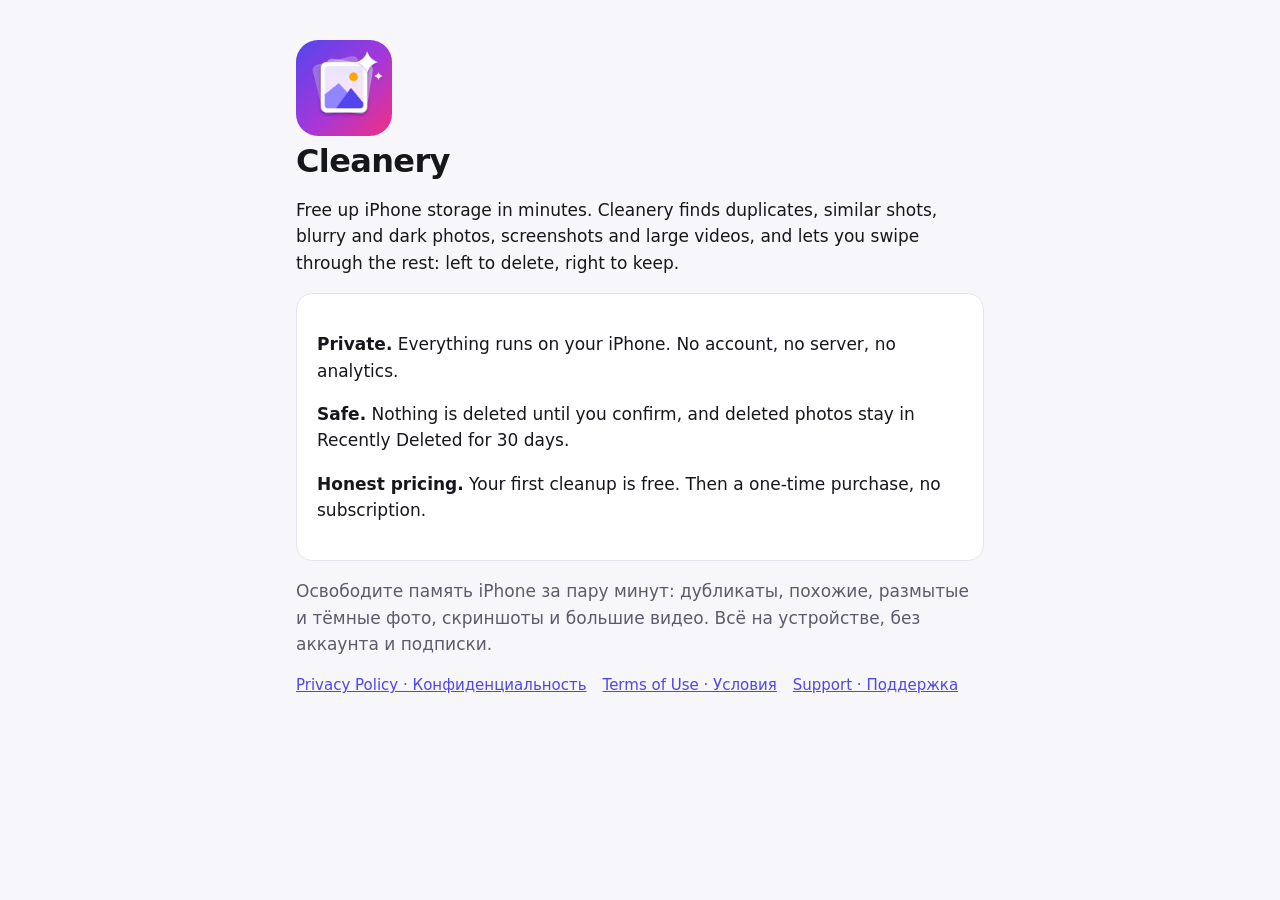
==== index.html @ 51f53373 "Cleanery site: landing, privacy policy, terms of use Co-Authored-By: Claude Opus 5.5 <noreply@anthro" ====
<!doctype html>
<html lang="en">
<head>
<meta charset="utf-8">
<meta name="viewport" content="width=device-width, initial-scale=1">
<title>Cleanery</title>
<meta name="description" content="Free up iPhone storage: find duplicates, similar, blurry and dark photos, screenshots and large videos. Everything stays on your device.">
<link rel="icon" href="icon.png">
<link rel="stylesheet" href="style.css">
</head>
<body>
<main>
<img class="icon" src="icon.png" alt="Cleanery icon">
<h1>Cleanery</h1>
<p>Free up iPhone storage in minutes. Cleanery finds duplicates, similar shots, blurry and dark photos, screenshots and large videos, and lets you swipe through the rest: left to delete, right to keep.</p>
<div class="card">
<p><strong>Private.</strong> Everything runs on your iPhone. No account, no server, no analytics.</p>
<p><strong>Safe.</strong> Nothing is deleted until you confirm, and deleted photos stay in Recently Deleted for 30 days.</p>
<p><strong>Honest pricing.</strong> Your first cleanup is free. Then a one-time purchase, no subscription.</p>
</div>
<p lang="ru" class="muted">Освободите память iPhone за пару минут: дубликаты, похожие, размытые и тёмные фото, скриншоты и большие видео. Всё на устройстве, без аккаунта и подписки.</p>
<nav><a href="privacy/">Privacy Policy · Конфиденциальность</a><a href="terms/">Terms of Use · Условия</a><a href="https://github.com/cleanery-app/cleanery-app.github.io/issues">Support · Поддержка</a></nav>
</main>
</body>
</html>
---- style.css ----
:root{--bg:#f7f7fb;--text:#16161d;--muted:#5b5b6b;--accent:#4F46E5;--card:#fff;--line:#e4e4ee}
@media (prefers-color-scheme:dark){:root{--bg:#0e0e14;--text:#f2f2f7;--muted:#a3a3b5;--accent:#8b84ff;--card:#17171f;--line:#2a2a36}}
*{box-sizing:border-box}
body{margin:0;background:var(--bg);color:var(--text);font:17px/1.55 -apple-system,BlinkMacSystemFont,"Segoe UI",system-ui,sans-serif}
main{max-width:720px;margin:0 auto;padding:40px 16px 64px}
h1{font-size:2rem;line-height:1.15;letter-spacing:-.02em;margin:0 0 8px}
h2{font-size:1.25rem;margin:32px 0 8px}
p,li{color:var(--text)}
.muted{color:var(--muted)}
a{color:var(--accent)}
nav{display:flex;gap:16px;flex-wrap:wrap;margin-bottom:32px;font-size:15px}
.lang{border-top:1px solid var(--line);margin-top:48px;padding-top:32px}
.card{background:var(--card);border:1px solid var(--line);border-radius:16px;padding:20px;margin:16px 0}
img.icon{width:96px;height:96px;border-radius:22px}
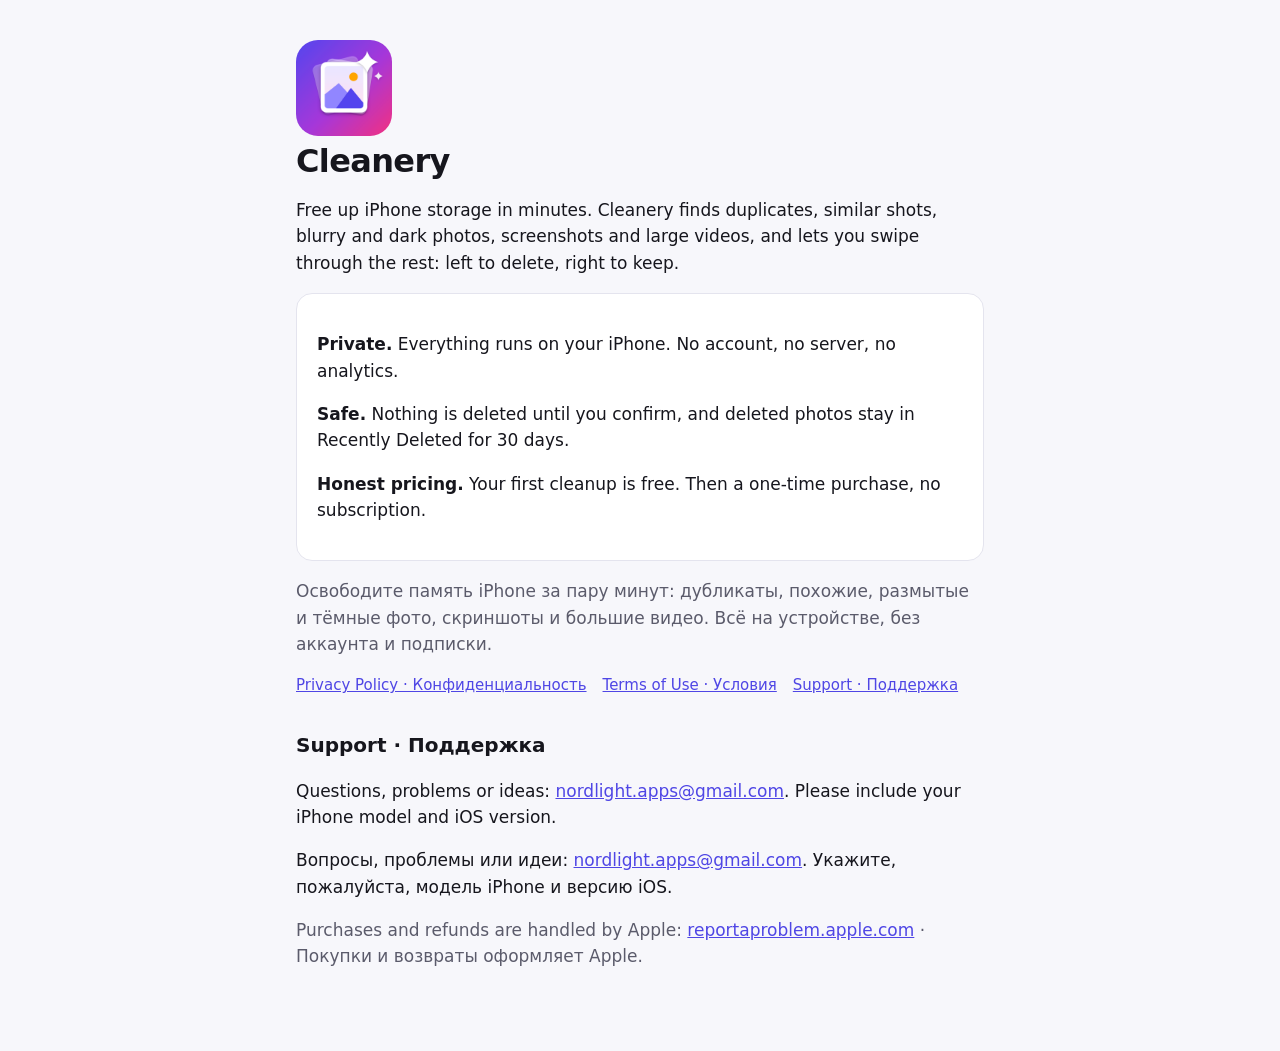
==== commit 5036a2a6: "Support by email: nordlight.apps@gmail.com Co-Authored-By: Claude Opus 5.5 <noreply@anthropic.com>" ====
--- a/index.html
+++ b/index.html
@@ -19,7 +19,11 @@
 <p><strong>Honest pricing.</strong> Your first cleanup is free. Then a one-time purchase, no subscription.</p>
 </div>
 <p lang="ru" class="muted">Освободите память iPhone за пару минут: дубликаты, похожие, размытые и тёмные фото, скриншоты и большие видео. Всё на устройстве, без аккаунта и подписки.</p>
-<nav><a href="privacy/">Privacy Policy · Конфиденциальность</a><a href="terms/">Terms of Use · Условия</a><a href="https://github.com/cleanery-app/cleanery-app.github.io/issues">Support · Поддержка</a></nav>
+<nav><a href="privacy/">Privacy Policy · Конфиденциальность</a><a href="terms/">Terms of Use · Условия</a><a href="#support">Support · Поддержка</a></nav>
+<h2 id="support">Support · Поддержка</h2>
+<p>Questions, problems or ideas: <a href="mailto:nordlight.apps@gmail.com?subject=Cleanery%20support">nordlight.apps@gmail.com</a>. Please include your iPhone model and iOS version.</p>
+<p lang="ru">Вопросы, проблемы или идеи: <a href="mailto:nordlight.apps@gmail.com?subject=Cleanery%20%E2%80%94%20%D0%BF%D0%BE%D0%B4%D0%B4%D0%B5%D1%80%D0%B6%D0%BA%D0%B0">nordlight.apps@gmail.com</a>. Укажите, пожалуйста, модель iPhone и версию iOS.</p>
+<p class="muted">Purchases and refunds are handled by Apple: <a href="https://reportaproblem.apple.com">reportaproblem.apple.com</a> · Покупки и возвраты оформляет Apple.</p>
 </main>
 </body>
 </html>
